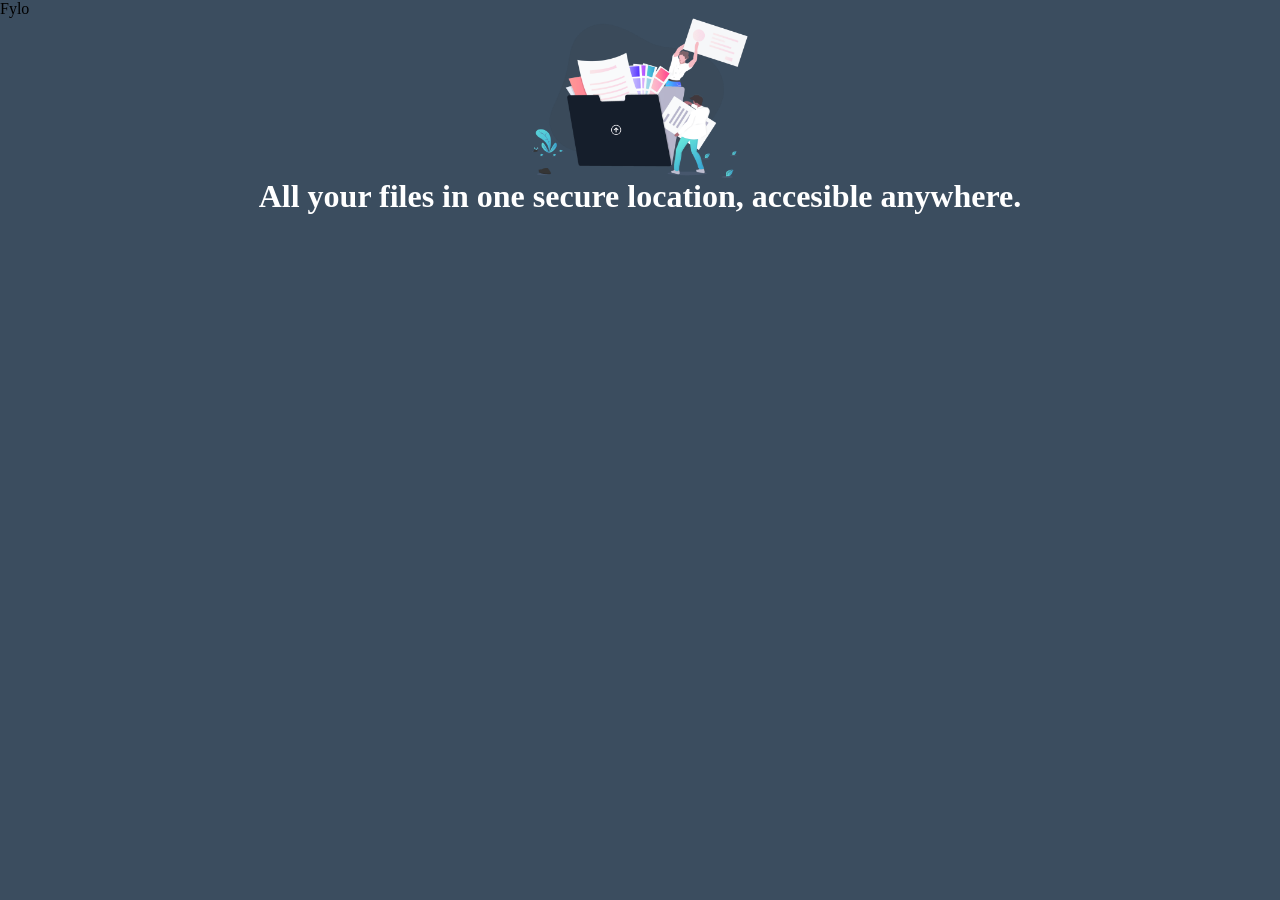
==== UT3/Tareas/Practica1Flexbox/index.html @ 8ea6def4 "Comienzo Actividad Flebox" ====
<!DOCTYPE html>
<html lang="en">
<head>
    <meta charset="UTF-8">
    <meta name="viewport" content="width=device-width, initial-scale=1.0">
    <title>Fylo_Flexbox</title>
    <link rel="stylesheet" href="styles.css">
</head>
<body>
    <header>Fylo</header>
    <div class="div_central">

        <div class="imagen_carpeta_personas_papeles"> <!--Imagen Carpeta-->
            <img src="./images/illustration-intro.png">
        </div>

        <h1>All your files in one secure location, accesible anywhere.</h1>

    </div>
</body>
</html>
---- UT3/Tareas/Practica1Flexbox/styles.css ----
* {
    margin: 0;
    box-sizing: border-box;
}

body {
    background-color: rgb(59, 77, 95);
}

.div_central{
    margin: auto;
    display: flex;
    justify-content: center;
    flex-flow: column wrap;
    align-items: center;
}

.imagen_carpeta_personas_papeles{
    display: flex;
    justify-content: center;
    align-items: center; 
}

.imagen_carpeta_personas_papeles img{
    width: 30%;
    height: 30%;
}

h1 {
    color: white;
    text-align: center;
}
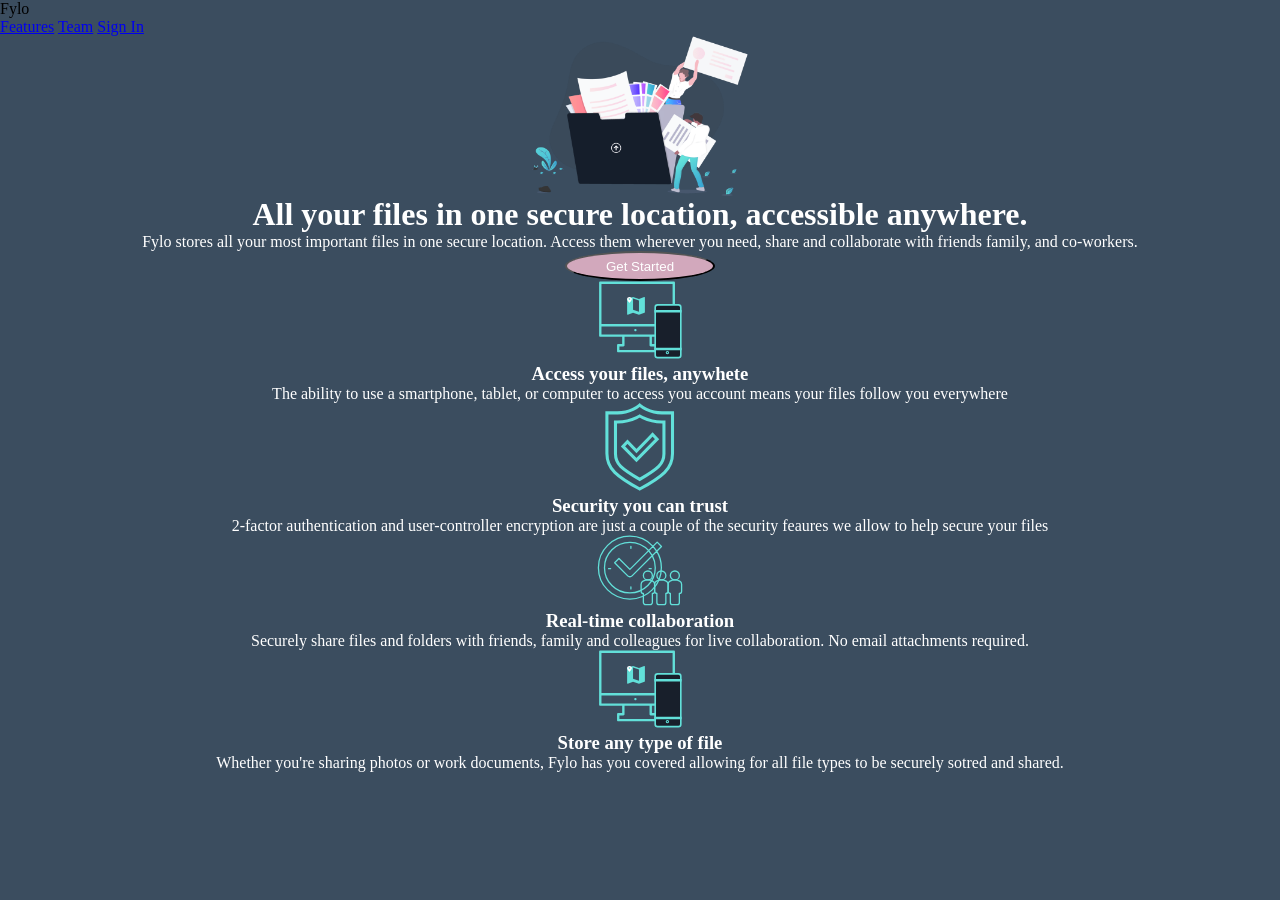
==== commit f642e157: "Mejora pagina practica 1 flexbox" ====
--- a/UT3/Tareas/Practica1Flexbox/index.html
+++ b/UT3/Tareas/Practica1Flexbox/index.html
@@ -7,15 +7,64 @@
     <link rel="stylesheet" href="styles.css">
 </head>
 <body>
-    <header>Fylo</header>
+    <header>
+        <div class="logo">Fylo</div>
+        <div class="menu">
+            <a href="#">Features</a>
+            <a href="#">Team</a>
+            <a href="#">Sign In</a>
+        </div>
+    </header>
+
     <div class="div_central">
 
-        <div class="imagen_carpeta_personas_papeles"> <!--Imagen Carpeta-->
-            <img src="./images/illustration-intro.png">
+        <div class="imagen_carpeta_personas_papeles">
+            <img src="./images/illustration-intro.png" alt="Carpeta con personas y papeles">
         </div>
 
-        <h1>All your files in one secure location, accesible anywhere.</h1>
+        <h1>All your files in one secure location, accessible anywhere.</h1>
+        <p>Fylo stores all your most important files in one secure location. Access them wherever you need, share and collaborate with friends family, and co-workers.</p>
+        <button href="#" class="boton_degradado">Get Started</button>
+    </div>
 
+    <div class="div_caracteristicas">
+
+        <div class="tarjeta_caracteristica">
+            <div class="imagen_caracteristica">
+                <img src="./images/icon-access-anywhere.svg" alt="Carpeta con personas y papeles">
+            </div>
+            <h3>Access your files, anywhete</h3>
+            <p>The ability to use a smartphone, tablet, or computer to access you account means your files follow you everywhere</p>
+        </div>
     </div>
+
+    <div class="tarjeta_caracteristica">
+        <div class="imagen_caracteristica">
+            <img src="./images/icon-security.svg" alt="Carpeta con personas y papeles">
+        </div>
+            <h3>Security you can trust</h3>
+            <p>2-factor authentication and user-controller encryption are just a couple of the security feaures we allow to help secure your files</p>
+        </div>
+    </div>
+
+    <div class="tarjeta_caracteristica">
+        <div class="imagen_caracteristica">
+            <img src="./images/icon-collaboration.svg" alt="Carpeta con personas y papeles">
+        </div>
+            <h3>Real-time collaboration</h3>
+            <p>Securely share files and folders with friends, family and colleagues for live collaboration. No email attachments required.</p>
+        </div>
+    </div>
+
+    <div class="tarjeta_caracteristica">
+        <div class="imagen_caracteristica">
+            <img src="./images/icon-access-anywhere.svg" alt="Carpeta con personas y papeles">
+        </div>
+            <h3>Store any type of file</h3>
+            <p>Whether you're sharing photos or work documents, Fylo has you covered allowing for all file types to be securely sotred and shared.</p>
+        </div>
+    </div>
+
+
 </body>
 </html>
--- a/UT3/Tareas/Practica1Flexbox/styles.css
+++ b/UT3/Tareas/Practica1Flexbox/styles.css
@@ -7,12 +7,17 @@
     background-color: rgb(59, 77, 95);
 }
 
+p{
+    color: white;
+}
+
 .div_central{
     margin: auto;
     display: flex;
     justify-content: center;
     flex-flow: column wrap;
     align-items: center;
+    align-content: space-around;
 }
 
 .imagen_carpeta_personas_papeles{
@@ -26,7 +31,22 @@
     height: 30%;
 }
 
-h1 {
+.boton_degradado{
+    border-radius: 50%;
+    color: white;
+    height: 30px;
+    width:150px;
+    background-color: rgb(210, 168, 188);
+}
+
+h1, h3 {
     color: white;
     text-align: center;
+}
+
+.tarjeta_caracteristica {
+    display: flex;
+    justify-content: center;
+    flex-flow: column wrap;
+    align-items: center; 
 }
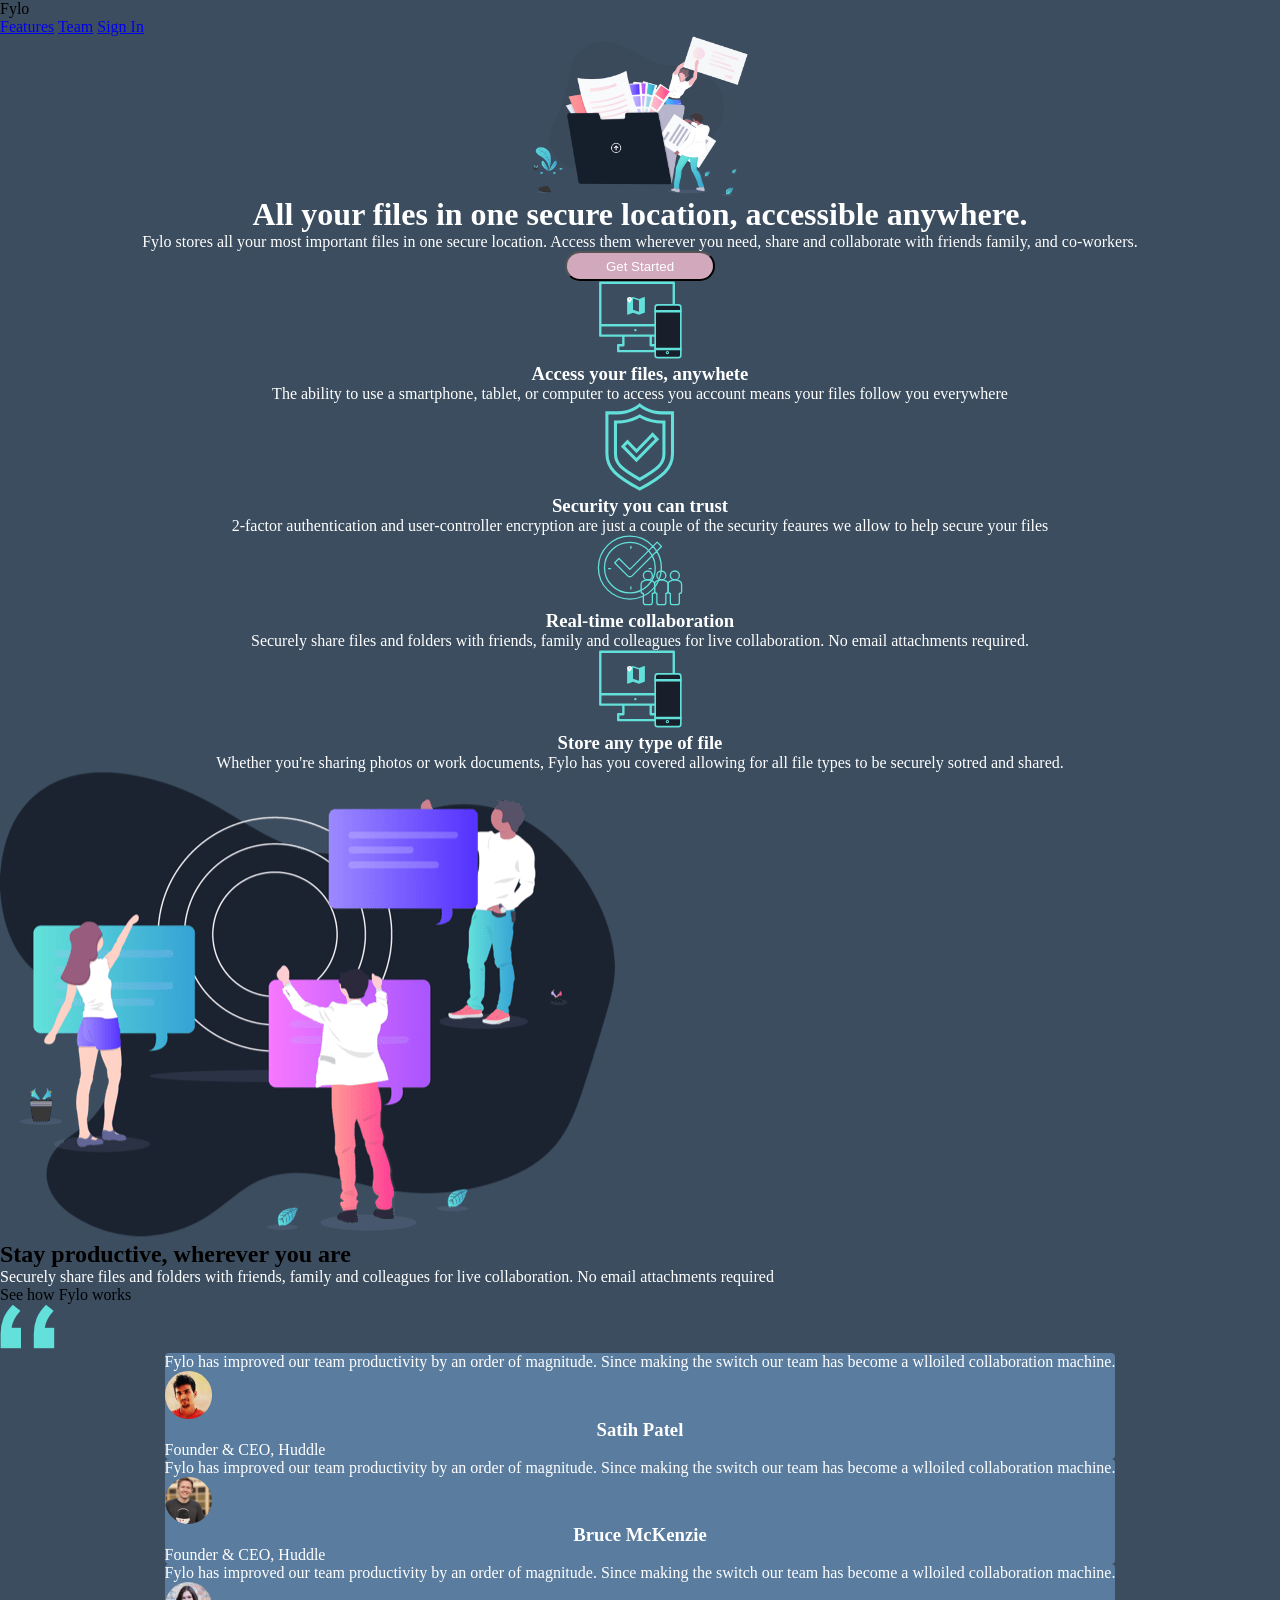
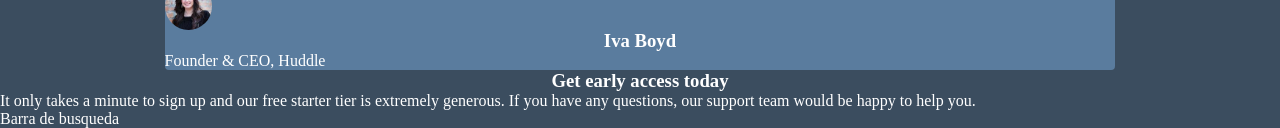
==== commit 21ca11e4: "Añadido de divs al html y un poquitin de css" ====
--- a/UT3/Tareas/Practica1Flexbox/index.html
+++ b/UT3/Tareas/Practica1Flexbox/index.html
@@ -19,7 +19,7 @@
     <div class="div_central">
 
         <div class="imagen_carpeta_personas_papeles">
-            <img src="./images/illustration-intro.png" alt="Carpeta con personas y papeles">
+            <img src="./images/illustration-intro.png">
         </div>
 
         <h1>All your files in one secure location, accessible anywhere.</h1>
@@ -31,7 +31,7 @@
 
         <div class="tarjeta_caracteristica">
             <div class="imagen_caracteristica">
-                <img src="./images/icon-access-anywhere.svg" alt="Carpeta con personas y papeles">
+                <img src="./images/icon-access-anywhere.svg">
             </div>
             <h3>Access your files, anywhete</h3>
             <p>The ability to use a smartphone, tablet, or computer to access you account means your files follow you everywhere</p>
@@ -40,7 +40,7 @@
 
     <div class="tarjeta_caracteristica">
         <div class="imagen_caracteristica">
-            <img src="./images/icon-security.svg" alt="Carpeta con personas y papeles">
+            <img src="./images/icon-security.svg">
         </div>
             <h3>Security you can trust</h3>
             <p>2-factor authentication and user-controller encryption are just a couple of the security feaures we allow to help secure your files</p>
@@ -49,7 +49,7 @@
 
     <div class="tarjeta_caracteristica">
         <div class="imagen_caracteristica">
-            <img src="./images/icon-collaboration.svg" alt="Carpeta con personas y papeles">
+            <img src="./images/icon-collaboration.svg">
         </div>
             <h3>Real-time collaboration</h3>
             <p>Securely share files and folders with friends, family and colleagues for live collaboration. No email attachments required.</p>
@@ -58,13 +58,95 @@
 
     <div class="tarjeta_caracteristica">
         <div class="imagen_caracteristica">
-            <img src="./images/icon-access-anywhere.svg" alt="Carpeta con personas y papeles">
+            <img src="./images/icon-access-anywhere.svg">
         </div>
             <h3>Store any type of file</h3>
             <p>Whether you're sharing photos or work documents, Fylo has you covered allowing for all file types to be securely sotred and shared.</p>
         </div>
     </div>
 
+    <div class="div_description_1">
+        <div class="div_description_1_intern">
+            <div class="imagen_stay_productive">
+                <img src="./images/illustration-stay-productive.png">
+            </div>
+            <div class="show_how_fylo_works">
+                <h2>Stay productive, wherever you are</h2>
+                <p>Securely share files and folders with friends, family and colleagues for live collaboration. No email attachments required</p>
+                <a>See how Fylo works</a>
+            </div>
+        </div>
+    </div>
+
+    <div class="comillas_resenya">
+        <img src="./images/bg-quotes.png">
+    </div>
+
+    <div class="div_resenyas">
+
+        <!--USUARIO 1-->
+        <div class="tarjeta_resenya">
+            <p>Fylo has improved our team productivity by an order of magnitude. Since making the switch our team has become a wlloiled collaboration machine.</p>
+            <div class="tarjeta_usuario">
+                <div class="datos_usuario">
+
+                    <div class="imagen_foto_perfil">
+                        <img src="./images/profile-1.jpg">
+                    </div>
+
+                    <h3>Satih Patel</h3>
+                    <p class="cargo_usuario">Founder & CEO, Huddle</p>
+                </div>
+
+            </div>
+        </div>
+
+        <!--USUARIO 2-->
+        <div class="tarjeta_resenya">
+            <p>Fylo has improved our team productivity by an order of magnitude. Since making the switch our team has become a wlloiled collaboration machine.</p>
+            <div class="tarjeta_usuario">
+                <div class="datos_usuario">
+
+                    <div class="imagen_foto_perfil">
+                        <img src="./images/profile-2.jpg">
+                    </div>
+                    
+                    <h3>Bruce McKenzie</h3>
+                    <p class="cargo_usuario">Founder & CEO, Huddle</p>
+                </div>
+
+            </div>
+        </div>
+
+        <!--USUARIO 3-->
+        <div class="tarjeta_resenya">
+            <p>Fylo has improved our team productivity by an order of magnitude. Since making the switch our team has become a wlloiled collaboration machine.</p>
+            <div class="tarjeta_usuario">
+                <div class="datos_usuario">
+
+                    <div class="imagen_foto_perfil">
+                        <img src="./images/profile-3.jpg">
+                    </div>
+                    
+                    <h3>Iva Boyd</h3>
+                    <p class="cargo_usuario">Founder & CEO, Huddle</p>
+                </div>
+
+            </div>
+        </div>
+
+    </div>
+
+    <div class="get_started_container">
+        <h3>Get early access today</h3>
+        <p>It only takes a minute to sign up and our free starter tier is extremely generous. If you have any questions, our support team would be happy to help you.</p>
+
+        <div search_bar>
+            <p>Barra de busqueda</p>
+        </div>
+
+    </div>
+
 
 </body>
 </html>
--- a/UT3/Tareas/Practica1Flexbox/styles.css
+++ b/UT3/Tareas/Practica1Flexbox/styles.css
@@ -32,7 +32,7 @@
 }
 
 .boton_degradado{
-    border-radius: 50%;
+    border-radius: 100px;
     color: white;
     height: 30px;
     width:150px;
@@ -49,4 +49,30 @@
     justify-content: center;
     flex-flow: column wrap;
     align-items: center; 
-}+}
+
+/* RESENYAS */
+.div_resenyas{
+    margin: auto;
+    display: flex;
+    justify-content: center;
+    flex-flow: column wrap;
+    align-items: center;
+}
+
+.tarjeta_resenya{
+    background-color: rgb(90, 124, 158);
+    border-radius: 4px  ;
+
+}
+
+.imagen_foto_perfil {
+    display: flex;
+    
+}
+
+.imagen_foto_perfil img {
+    width: 5%;
+    height: 5%;
+    border-radius: 100%;
+}
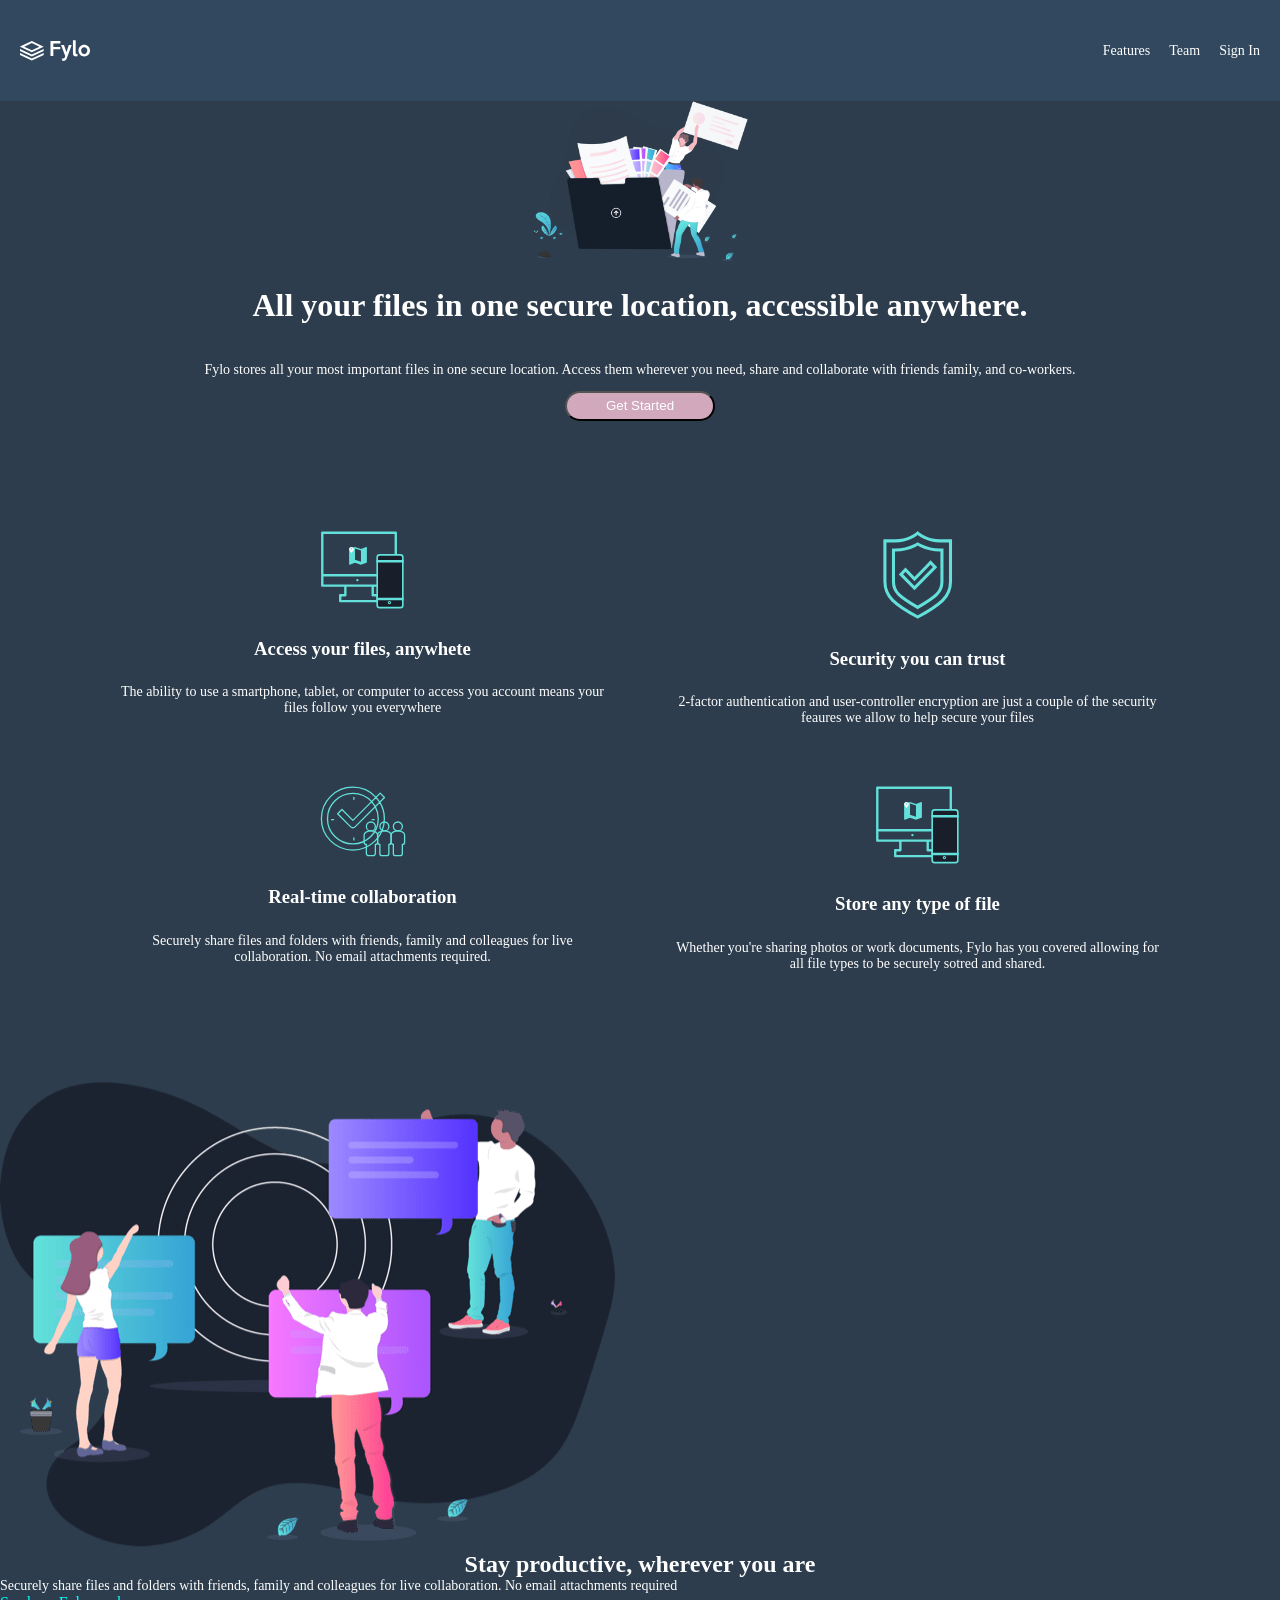
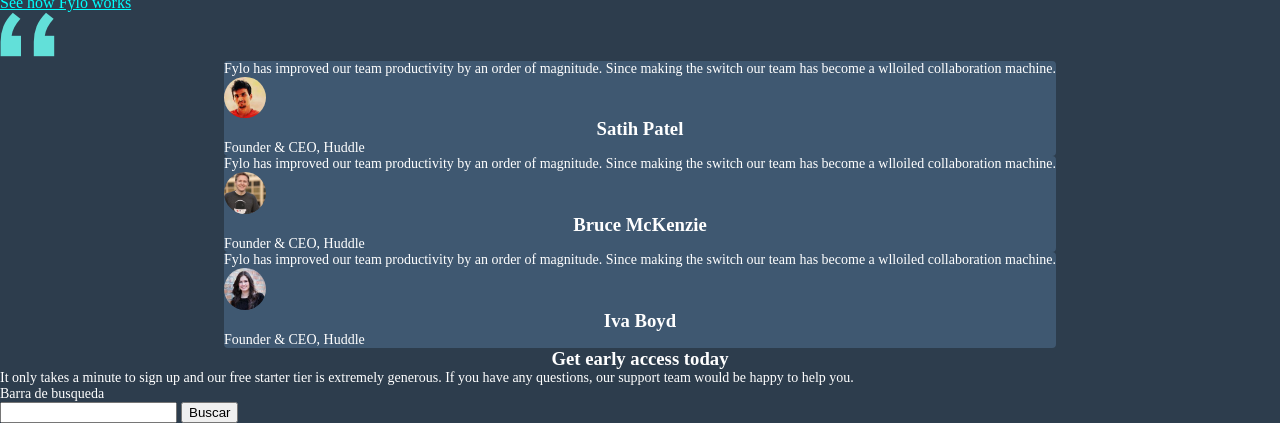
==== commit 81582456: "Mejoras en el html y css" ====
--- a/UT3/Tareas/Practica1Flexbox/index.html
+++ b/UT3/Tareas/Practica1Flexbox/index.html
@@ -8,7 +8,11 @@
 </head>
 <body>
     <header>
-        <div class="logo">Fylo</div>
+        <div class="logo_header">
+            <div class="imagen_logo_header">
+                <img src="./images/logo.svg">
+            </div>
+        </div>
         <div class="menu">
             <a href="#">Features</a>
             <a href="#">Team</a>
@@ -24,7 +28,7 @@
 
         <h1>All your files in one secure location, accessible anywhere.</h1>
         <p>Fylo stores all your most important files in one secure location. Access them wherever you need, share and collaborate with friends family, and co-workers.</p>
-        <button href="#" class="boton_degradado">Get Started</button>
+        <button class="boton_degradado">Get Started</button>
     </div>
 
     <div class="div_caracteristicas">
@@ -36,34 +40,33 @@
             <h3>Access your files, anywhete</h3>
             <p>The ability to use a smartphone, tablet, or computer to access you account means your files follow you everywhere</p>
         </div>
-    </div>
 
-    <div class="tarjeta_caracteristica">
+        <div class="tarjeta_caracteristica">
         <div class="imagen_caracteristica">
             <img src="./images/icon-security.svg">
         </div>
             <h3>Security you can trust</h3>
             <p>2-factor authentication and user-controller encryption are just a couple of the security feaures we allow to help secure your files</p>
         </div>
-    </div>
 
-    <div class="tarjeta_caracteristica">
-        <div class="imagen_caracteristica">
-            <img src="./images/icon-collaboration.svg">
-        </div>
+        <div class="tarjeta_caracteristica">
+            <div class="imagen_caracteristica">
+                <img src="./images/icon-collaboration.svg">
+            </div>
             <h3>Real-time collaboration</h3>
             <p>Securely share files and folders with friends, family and colleagues for live collaboration. No email attachments required.</p>
         </div>
+
+        <div class="tarjeta_caracteristica">
+            <div class="imagen_caracteristica">
+                <img src="./images/icon-access-anywhere.svg">
+            </div>
+                <h3>Store any type of file</h3>
+                <p>Whether you're sharing photos or work documents, Fylo has you covered allowing for all file types to be securely sotred and shared.</p>
+            </div>
+        </div>    
     </div>
 
-    <div class="tarjeta_caracteristica">
-        <div class="imagen_caracteristica">
-            <img src="./images/icon-access-anywhere.svg">
-        </div>
-            <h3>Store any type of file</h3>
-            <p>Whether you're sharing photos or work documents, Fylo has you covered allowing for all file types to be securely sotred and shared.</p>
-        </div>
-    </div>
 
     <div class="div_description_1">
         <div class="div_description_1_intern">
@@ -73,7 +76,7 @@
             <div class="show_how_fylo_works">
                 <h2>Stay productive, wherever you are</h2>
                 <p>Securely share files and folders with friends, family and colleagues for live collaboration. No email attachments required</p>
-                <a>See how Fylo works</a>
+                <a class="light_blue_link">See how Fylo works</a>
             </div>
         </div>
     </div>
@@ -141,12 +144,18 @@
         <h3>Get early access today</h3>
         <p>It only takes a minute to sign up and our free starter tier is extremely generous. If you have any questions, our support team would be happy to help you.</p>
 
-        <div search_bar>
+        <div class="search_bar">
             <p>Barra de busqueda</p>
+            <input>
+            <button>Buscar</button>
         </div>
 
     </div>
 
+    <footer>
+
+    </footer>
+
 
 </body>
 </html>
--- a/UT3/Tareas/Practica1Flexbox/styles.css
+++ b/UT3/Tareas/Practica1Flexbox/styles.css
@@ -4,11 +4,35 @@
 }
 
 body {
-    background-color: rgb(59, 77, 95);
+    background-color: rgb(45, 61, 77);
+    margin: 0 auto;
 }
 
 p{
     color: white;
+        font-size: 14px;
+}
+
+header {
+    display: flex;
+    justify-content: space-between;
+    align-items: center;
+    margin: 0 auto;
+    padding: 40px 20px;
+    background-color: rgb(49, 72, 95)
+}
+
+.imagen_logo_header img{
+    width: 40%;
+    height: 40%;
+    display: flex;
+}
+
+.menu a {
+    color: white;
+    text-decoration: none;
+    margin-left: 15px;
+    font-size: 14px;
 }
 
 .div_central{
@@ -18,6 +42,15 @@
     flex-flow: column wrap;
     align-items: center;
     align-content: space-around;
+}
+
+.div_central h1{
+    margin: 2%;
+}
+
+.div_central p{
+    text-align: center;
+    margin: 1%;
 }
 
 .imagen_carpeta_personas_papeles{
@@ -39,16 +72,36 @@
     background-color: rgb(210, 168, 188);
 }
 
-h1, h3 {
+h1, h2, h3 {
     color: white;
     text-align: center;
 }
 
+.div_caracteristicas {
+    display: flex;
+    flex-wrap: wrap;
+    max-width: 1110px;
+    margin: 80px auto;
+}
+
 .tarjeta_caracteristica {
+    flex-grow: 0;
+    flex-shrink: 0;
+    flex-basis: 50%;
+    padding: 30px;
     display: flex;
-    justify-content: center;
-    flex-flow: column wrap;
-    align-items: center; 
+    flex-direction: column;
+    align-items: center;
+    text-align: center;
+}
+
+.tarjeta_caracteristica h3{
+    margin: 5%;
+}
+
+.light_blue_link{
+    color: aqua;
+    text-decoration: underline;
 }
 
 /* RESENYAS */
@@ -61,7 +114,7 @@
 }
 
 .tarjeta_resenya{
-    background-color: rgb(90, 124, 158);
+    background-color: rgb(63, 88, 113);
     border-radius: 4px  ;
 
 }
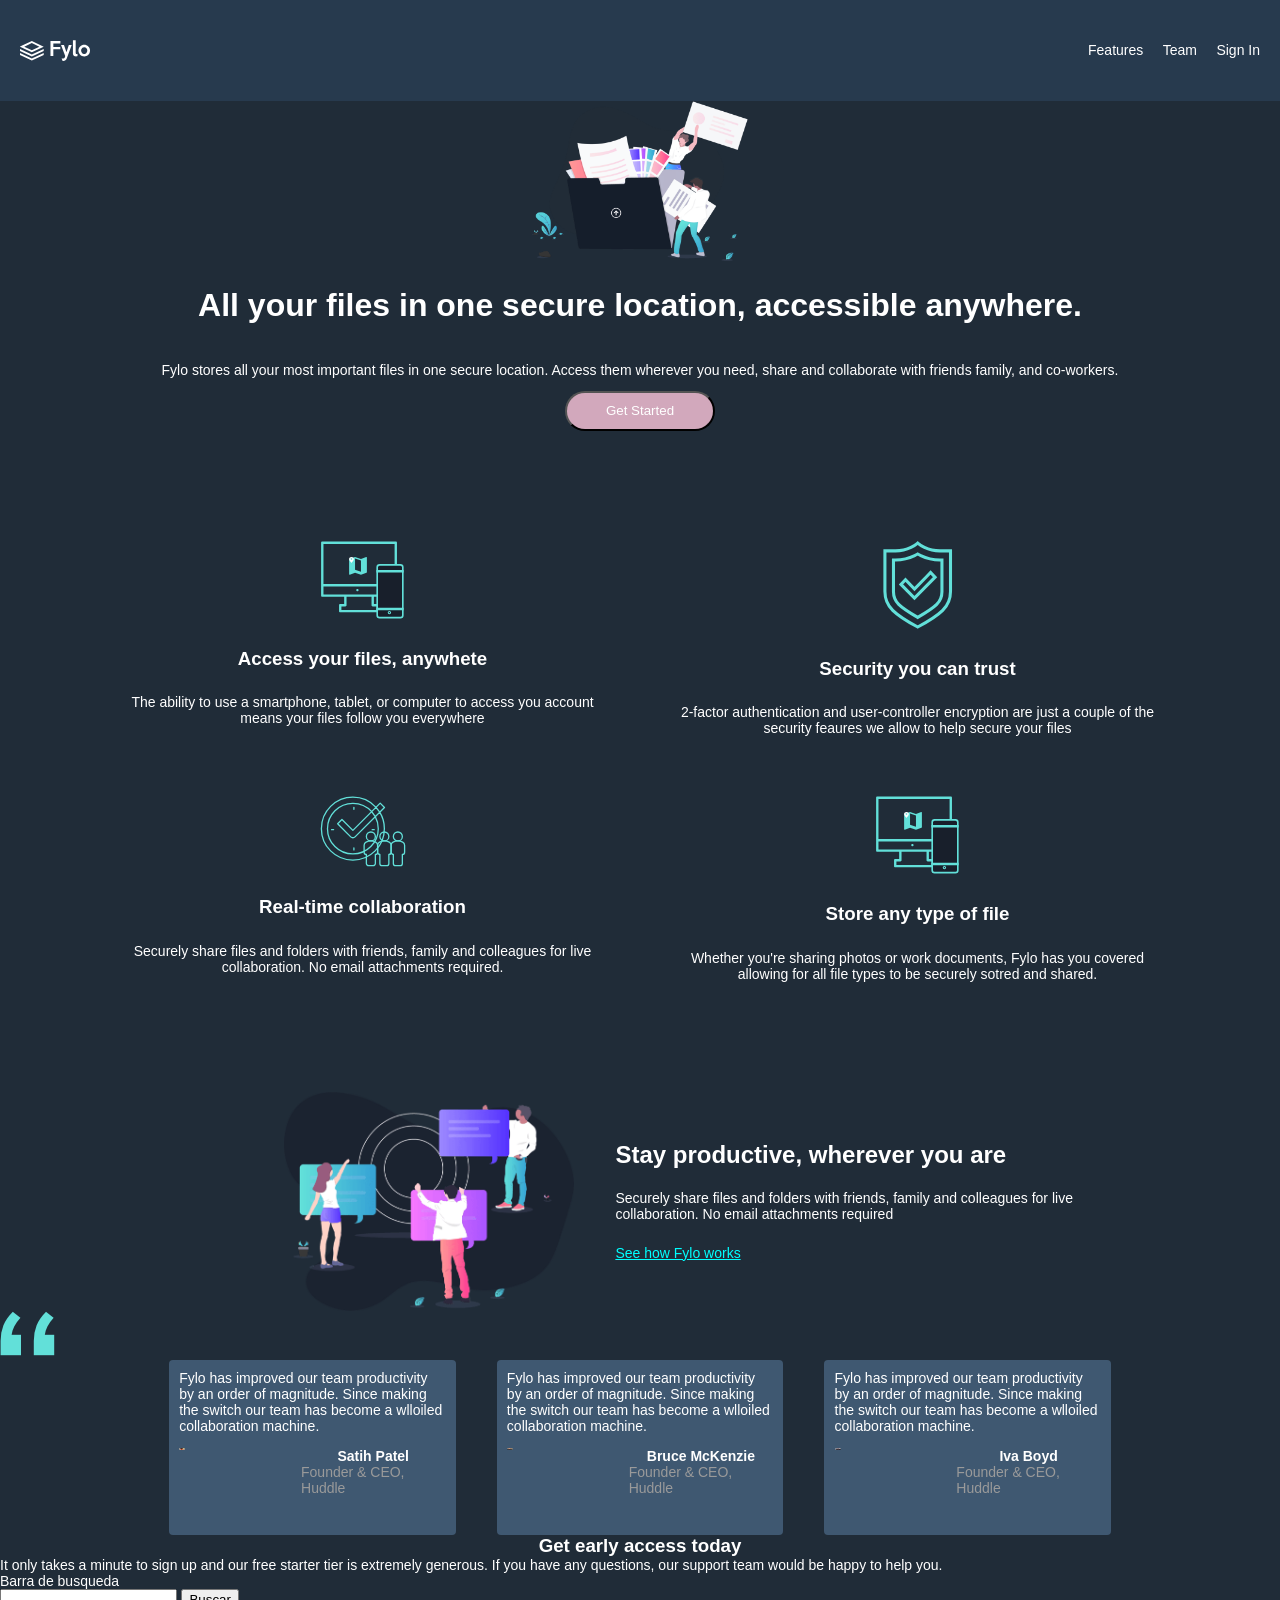
==== commit 9acd61a7: "Voy a caer en la locura" ====
--- a/UT3/Tareas/Practica1Flexbox/index.html
+++ b/UT3/Tareas/Practica1Flexbox/index.html
@@ -96,9 +96,10 @@
                     <div class="imagen_foto_perfil">
                         <img src="./images/profile-1.jpg">
                     </div>
-
-                    <h3>Satih Patel</h3>
-                    <p class="cargo_usuario">Founder & CEO, Huddle</p>
+                    <div class="texto_usuario">
+                        <h3>Satih Patel</h3>
+                        <p class="cargo_usuario">Founder & CEO, Huddle</p>
+                    </div>
                 </div>
 
             </div>
@@ -113,9 +114,10 @@
                     <div class="imagen_foto_perfil">
                         <img src="./images/profile-2.jpg">
                     </div>
-                    
-                    <h3>Bruce McKenzie</h3>
-                    <p class="cargo_usuario">Founder & CEO, Huddle</p>
+                    <div class="texto_usuario">
+                        <h3>Bruce McKenzie</h3>
+                        <p class="cargo_usuario">Founder & CEO, Huddle</p>
+                    </div>
                 </div>
 
             </div>
@@ -130,9 +132,12 @@
                     <div class="imagen_foto_perfil">
                         <img src="./images/profile-3.jpg">
                     </div>
-                    
-                    <h3>Iva Boyd</h3>
-                    <p class="cargo_usuario">Founder & CEO, Huddle</p>
+                    <div class="texto_usuario">
+
+                        <h3>Iva Boyd</h3>
+                        <p class="cargo_usuario">Founder & CEO, Huddle</p>
+                    </div>
+
                 </div>
 
             </div>
--- a/UT3/Tareas/Practica1Flexbox/styles.css
+++ b/UT3/Tareas/Practica1Flexbox/styles.css
@@ -4,8 +4,9 @@
 }
 
 body {
-    background-color: rgb(45, 61, 77);
+    background-color: rgb(32, 44, 56);
     margin: 0 auto;
+    font-family: "Open Sans", sans-serif;
 }
 
 p{
@@ -19,12 +20,13 @@
     align-items: center;
     margin: 0 auto;
     padding: 40px 20px;
-    background-color: rgb(49, 72, 95)
+    background-color: rgb(39, 58, 78)
 }
 
 .imagen_logo_header img{
     width: 40%;
     height: 40%;
+
     display: flex;
 }
 
@@ -67,7 +69,7 @@
 .boton_degradado{
     border-radius: 100px;
     color: white;
-    height: 30px;
+    height: 40px;
     width:150px;
     background-color: rgb(210, 168, 188);
 }
@@ -76,6 +78,9 @@
     color: white;
     text-align: center;
 }
+
+
+/* CARACTERISTICAS */
 
 .div_caracteristicas {
     display: flex;
@@ -99,24 +104,74 @@
     margin: 5%;
 }
 
+/* DESCRIPCION */
+
+.div_description_1 {
+    margin-left:10% ;
+    margin-right:10% ;
+}
+
+.div_description_1_intern {
+    display: flex;
+    align-items: center;
+}
+
+.imagen_stay_productive img{
+    width: 65%;
+    height: 65%;
+}
+
+.imagen_stay_productive{
+    display: flex;
+    justify-content: flex-end;
+    margin-right: 4%;
+}
+
 .light_blue_link{
+    font-size: 14px;
     color: aqua;
     text-decoration: underline;
 }
 
+.show_how_fylo_works p {
+    margin-top: 4%;
+    margin-bottom: 4%;
+}
+
+.show_how_fylo_works h2 {
+    text-align: left;
+}
+
 /* RESENYAS */
-.div_resenyas{
-    margin: auto;
+.div_resenyas {
     display: flex;
-    justify-content: center;
-    flex-flow: column wrap;
+    justify-content: space-evenly;
+    flex-flow: row wrap;
     align-items: center;
+    margin-left: 10%;
+    margin-right: 10%;
 }
 
 .tarjeta_resenya{
     background-color: rgb(63, 88, 113);
-    border-radius: 4px  ;
+    border-radius: 4px;
+    flex-basis: 28%;
+    padding: 1%;
+    min-height: 175px;
+}
 
+.tarjeta_resenya h3{
+    font-size: 14px;
+}
+
+.datos_usuario{
+    margin-top: 5%;
+    display: flex;
+    flex-flow: row;
+}
+
+.cargo_usuario{
+    color: rgb(154, 154, 154);
 }
 
 .imagen_foto_perfil {
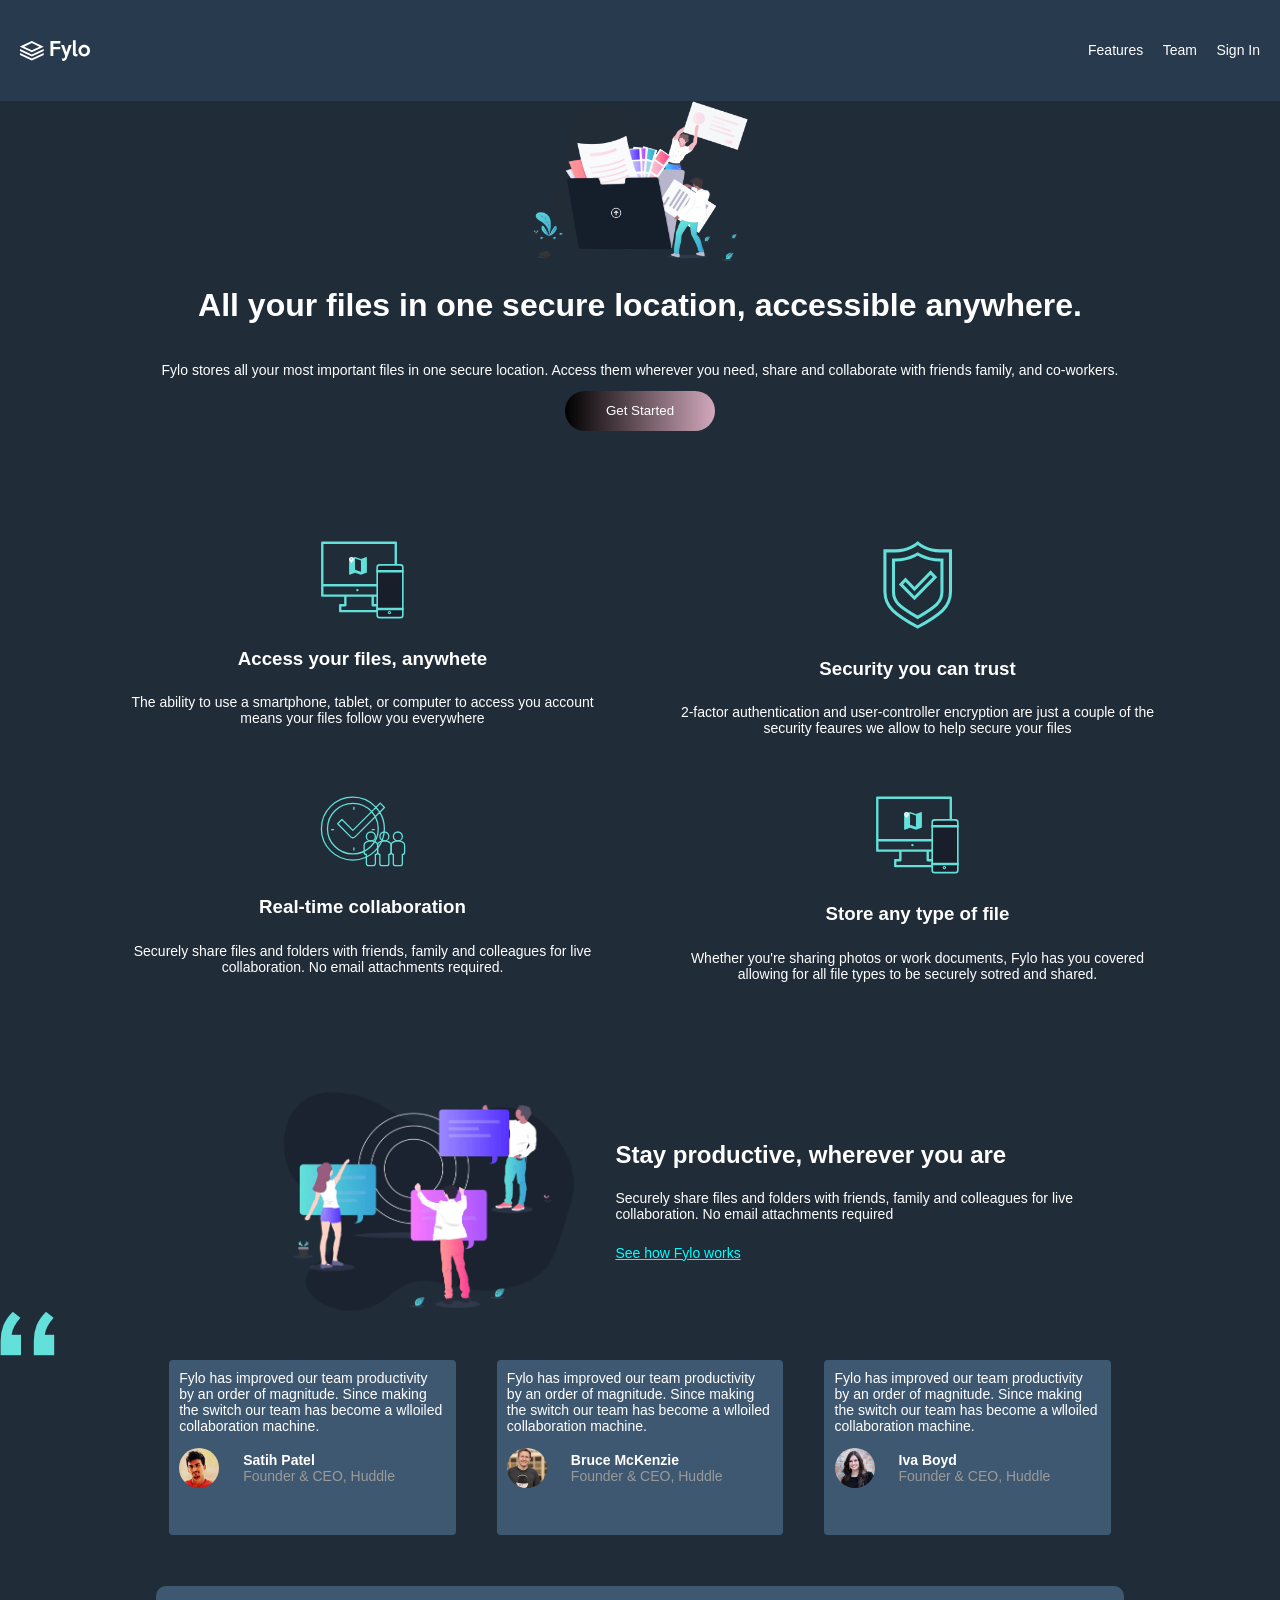
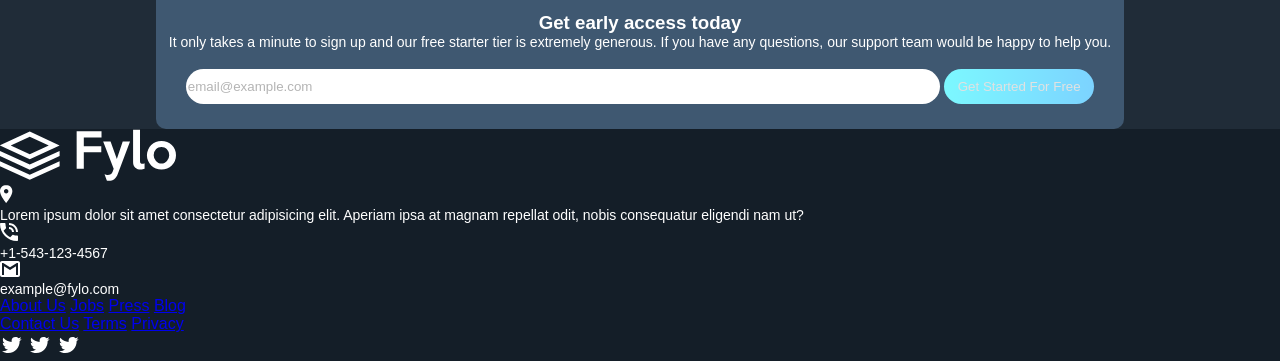
==== commit dd1e7f6a: "Avance html y css" ====
--- a/UT3/Tareas/Practica1Flexbox/index.html
+++ b/UT3/Tareas/Practica1Flexbox/index.html
@@ -150,17 +150,71 @@
         <p>It only takes a minute to sign up and our free starter tier is extremely generous. If you have any questions, our support team would be happy to help you.</p>
 
         <div class="search_bar">
-            <p>Barra de busqueda</p>
-            <input>
-            <button>Buscar</button>
-        </div>
-
-    </div>
-
-    <footer>
-
-    </footer>
-
+            <input type="text" value="email@example.com">
+            <button class="button_started_for_free">Get Started For Free</button>
+        </div>
+
+    </div>
+
+<footer>
+    <div class="footer_container">
+
+        <div class="imagen_logo_footer">
+            <img src="./images/logo.svg">
+        </div>
+
+        <div class="footer_contenido">
+
+            <!--DIRECCION-->
+            <div class="footer_direccion">
+                <div class="imagen_icono_footer">
+                    <img src="./images/icon-location.svg">
+                </div>
+                <p>Lorem ipsum dolor sit amet consectetur adipisicing elit. Aperiam ipsa at magnam repellat odit, nobis consequatur eligendi nam ut?</p>
+            </div>
+
+            <!--CONTACTO-->
+            <div class="footer_contacto">
+                <div class="footer_dato">
+                    <div class="imagen_icono_footer">
+                        <img src="./images/icon-phone.svg">
+                    </div>
+                    <p>+1-543-123-4567</p>
+                </div>
+
+                <div class="footer_dato">
+                    <div class="imagen_icono_footer">
+                        <img src="./images/icon-email.svg">
+                    </div>
+                    <p>example@fylo.com</p>
+                </div>
+            </div>
+
+            <!--ENLACES 1-->
+            <div class="footer_enlaces">
+                <a href="#">About Us</a>
+                <a href="#">Jobs</a>
+                <a href="#">Press</a>
+                <a href="#">Blog</a>
+            </div>
+
+            <!--ENLACES 2-->
+            <div class="footer_enlaces">
+                <a href="#">Contact Us</a>
+                <a href="#">Terms</a>
+                <a href="#">Privacy</a>
+            </div>
+
+            <!--REDES SOCIALES-->
+            <div class="footer_redes">
+                <a href="#"><img src="./images/twitter.svg"></a>
+                <a href="#"><img src="./images/twitter.svg"></a>
+                <a href="#"><img src="./images/twitter.svg"></a>
+            </div>
+
+        </div>
+    </div>
+</footer>
 
 </body>
 </html>
--- a/UT3/Tareas/Practica1Flexbox/styles.css
+++ b/UT3/Tareas/Practica1Flexbox/styles.css
@@ -14,6 +14,10 @@
         font-size: 14px;
 }
 
+button{
+    border: none;
+}
+
 header {
     display: flex;
     justify-content: space-between;
@@ -71,7 +75,7 @@
     color: white;
     height: 40px;
     width:150px;
-    background-color: rgb(210, 168, 188);
+    background: linear-gradient(90deg, rgb(0, 0, 0), rgb(210, 168, 188));
 }
 
 h1, h2, h3 {
@@ -151,6 +155,11 @@
     margin-left: 10%;
     margin-right: 10%;
 }
+
+/*.comillas_resenya{
+    position: absolute;
+    z-index: 9999999999999;
+}*/
 
 .tarjeta_resenya{
     background-color: rgb(63, 88, 113);
@@ -168,19 +177,65 @@
     margin-top: 5%;
     display: flex;
     flex-flow: row;
+    align-items: center;
+    gap: 12px;
+} 
+
+.texto_usuario h3 {
+    text-align: left;
 }
 
 .cargo_usuario{
     color: rgb(154, 154, 154);
 }
 
-.imagen_foto_perfil {
-    display: flex;
-    
-}
-
 .imagen_foto_perfil img {
-    width: 5%;
-    height: 5%;
-    border-radius: 100%;
-}
+    width: 40px;
+    height: 40px;
+    border-radius: 50%;
+    display: block;
+}
+
+.imagen_foto_perfil img {
+    margin-right: 12px;
+}
+
+/* GET EARLY ACCESS*/
+
+.get_started_container {
+    border-radius: 10px;
+    margin: 4% auto 0;
+    padding: 2% 1% 2%;
+    width: fit-content;
+    background-color: rgb(63, 88, 113);
+    display: flex;
+    justify-content: center;
+    flex-flow: column nowrap;
+    text-align: center;
+}
+
+.search_bar{
+    margin-top: 2%;
+}
+
+.button_started_for_free{    
+    border-radius: 100px;
+    color: rgb(225, 225, 225);
+    height: 35px;
+    width:150px;
+    background: linear-gradient(90deg, rgb(124, 248, 255), rgb(124, 211, 255));
+}
+
+.search_bar input{
+    border: none;
+    height: 35px;
+    border-radius: 100px;
+    width: 80%;
+    color: rgb(180, 180, 180);
+}
+
+/* FOOTER */
+
+.footer_container{
+    background-color: rgb(20, 30, 40)
+}
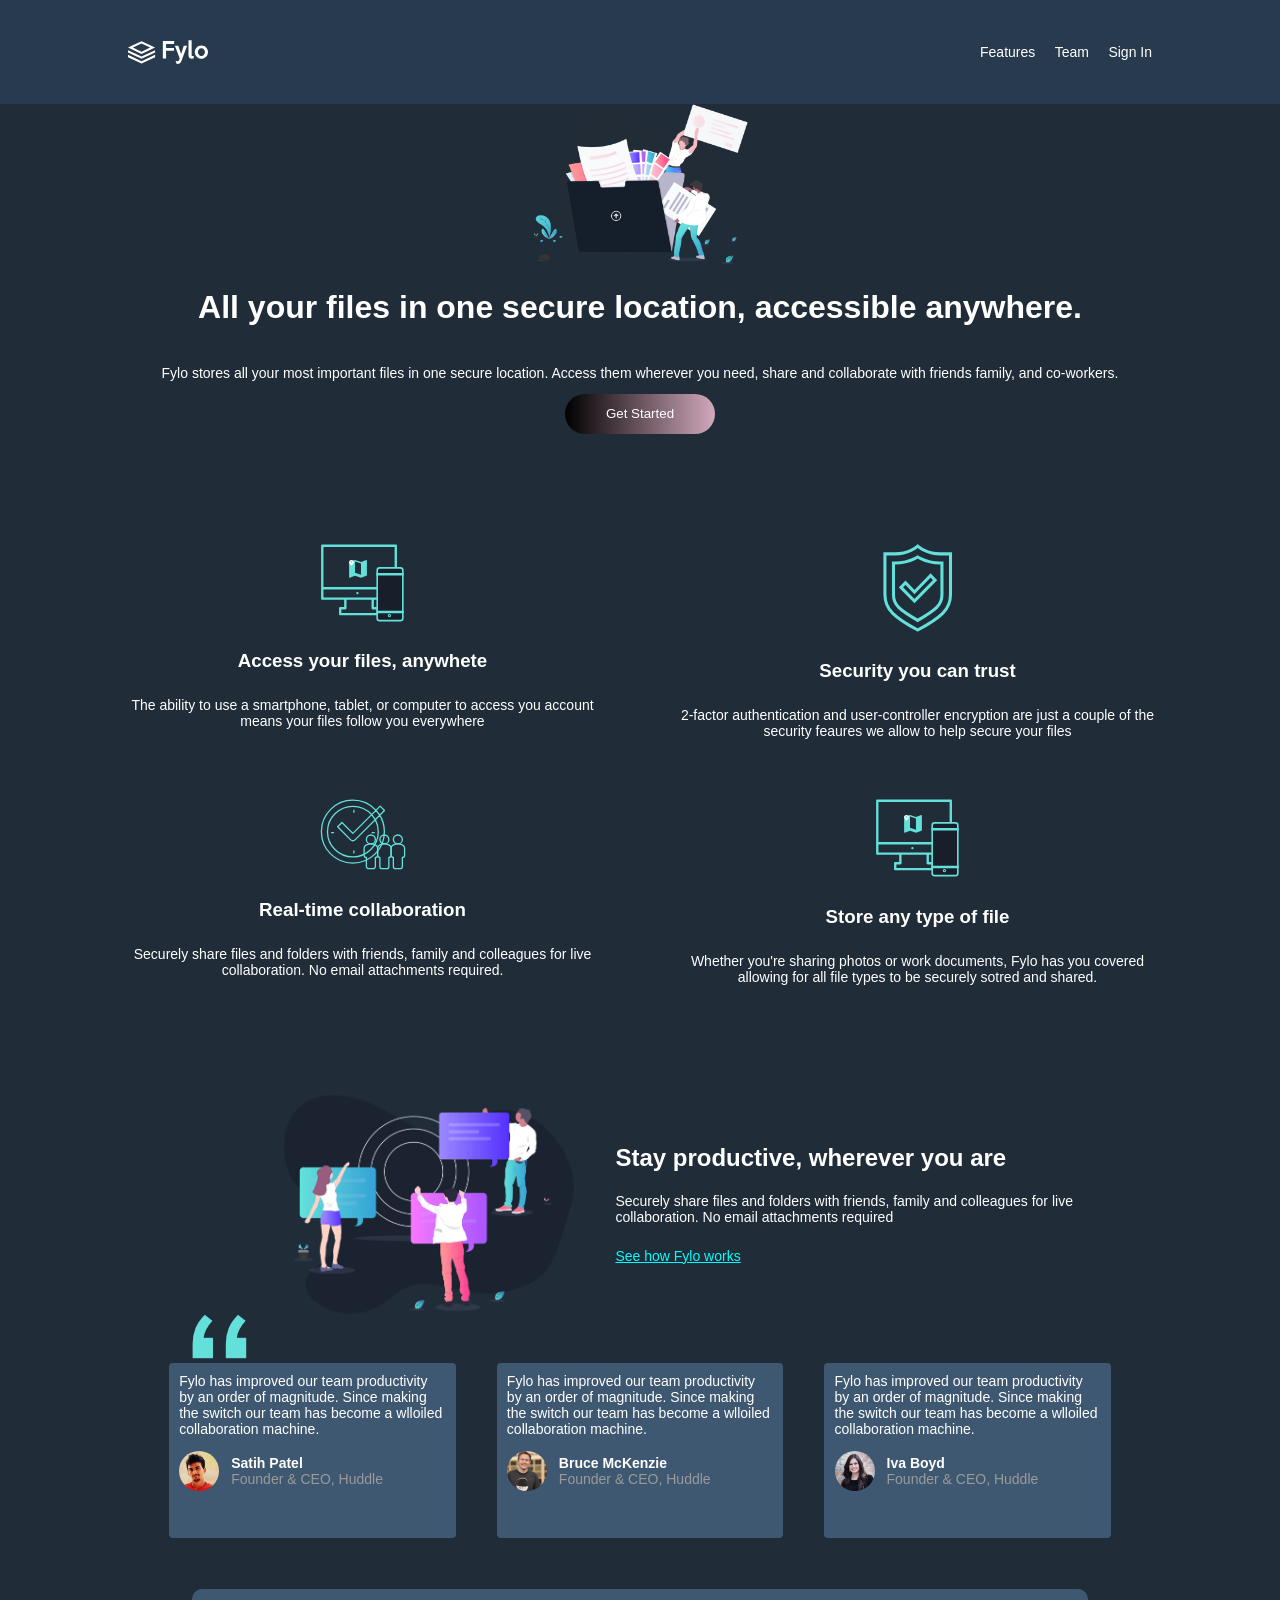
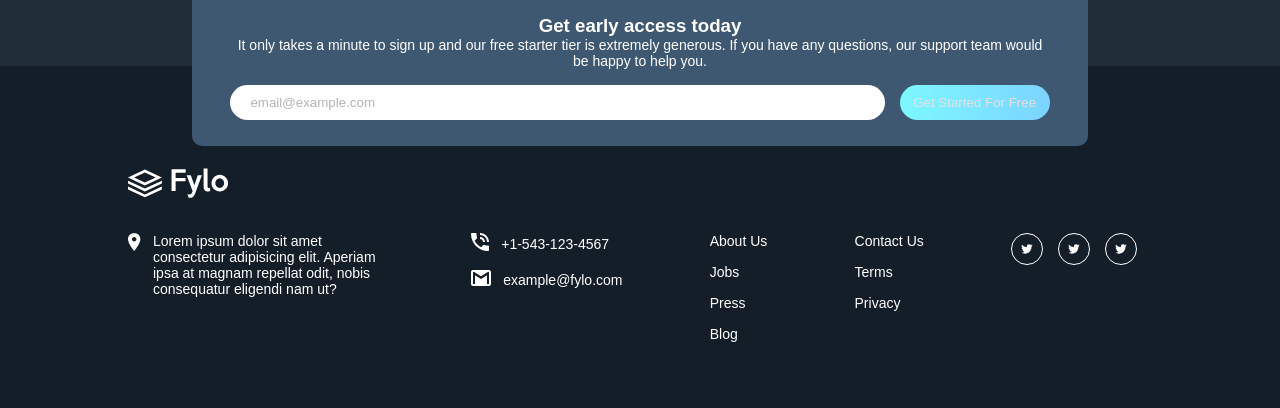
==== commit d7931905: "Lo que me ha costado que el footer funcione noo tiene nombre" ====
--- a/UT3/Tareas/Practica1Flexbox/index.html
+++ b/UT3/Tareas/Practica1Flexbox/index.html
@@ -144,16 +144,17 @@
         </div>
 
     </div>
-
-    <div class="get_started_container">
-        <h3>Get early access today</h3>
-        <p>It only takes a minute to sign up and our free starter tier is extremely generous. If you have any questions, our support team would be happy to help you.</p>
-
-        <div class="search_bar">
-            <input type="text" value="email@example.com">
-            <button class="button_started_for_free">Get Started For Free</button>
-        </div>
-
+    <div class="get_started_container_father">
+        <div class="get_started_container">
+            <h3>Get early access today</h3>
+            <p>It only takes a minute to sign up and our free starter tier is extremely generous. If you have any questions, our support team would be happy to help you.</p>
+
+            <div class="search_bar">
+                <input type="text" value="email@example.com">
+                <button class="button_started_for_free">Get Started For Free</button>
+            </div>
+
+        </div>
     </div>
 
 <footer>
@@ -162,7 +163,6 @@
         <div class="imagen_logo_footer">
             <img src="./images/logo.svg">
         </div>
-
         <div class="footer_contenido">
 
             <!--DIRECCION-->
--- a/UT3/Tareas/Practica1Flexbox/styles.css
+++ b/UT3/Tareas/Practica1Flexbox/styles.css
@@ -5,16 +5,15 @@
 
 body {
     background-color: rgb(32, 44, 56);
-    margin: 0 auto;
     font-family: "Open Sans", sans-serif;
 }
 
-p{
-    color: white;
-        font-size: 14px;
-}
-
-button{
+p {
+    color: white;
+    font-size: 14px;
+}
+
+button {
     border: none;
 }
 
@@ -22,16 +21,13 @@
     display: flex;
     justify-content: space-between;
     align-items: center;
-    margin: 0 auto;
-    padding: 40px 20px;
-    background-color: rgb(39, 58, 78)
-}
-
-.imagen_logo_header img{
-    width: 40%;
-    height: 40%;
-
-    display: flex;
+    padding: 40px 10%;
+    background-color: rgb(39, 58, 78);
+}
+
+.imagen_logo_header img {
+    width: 80px;
+    display: block;
 }
 
 .menu a {
@@ -41,7 +37,7 @@
     font-size: 14px;
 }
 
-.div_central{
+.div_central {
     margin: auto;
     display: flex;
     justify-content: center;
@@ -50,31 +46,31 @@
     align-content: space-around;
 }
 
-.div_central h1{
+.div_central h1 {
     margin: 2%;
 }
 
-.div_central p{
+.div_central p {
     text-align: center;
     margin: 1%;
 }
 
-.imagen_carpeta_personas_papeles{
+.imagen_carpeta_personas_papeles {
     display: flex;
     justify-content: center;
-    align-items: center; 
-}
-
-.imagen_carpeta_personas_papeles img{
+    align-items: center;
+}
+
+.imagen_carpeta_personas_papeles img {
     width: 30%;
     height: 30%;
 }
 
-.boton_degradado{
+.boton_degradado {
     border-radius: 100px;
     color: white;
     height: 40px;
-    width:150px;
+    width: 150px;
     background: linear-gradient(90deg, rgb(0, 0, 0), rgb(210, 168, 188));
 }
 
@@ -82,7 +78,6 @@
     color: white;
     text-align: center;
 }
-
 
 /* CARACTERISTICAS */
 
@@ -104,15 +99,14 @@
     text-align: center;
 }
 
-.tarjeta_caracteristica h3{
+.tarjeta_caracteristica h3 {
     margin: 5%;
 }
 
 /* DESCRIPCION */
 
 .div_description_1 {
-    margin-left:10% ;
-    margin-right:10% ;
+    margin: 0 10%;
 }
 
 .div_description_1_intern {
@@ -120,18 +114,18 @@
     align-items: center;
 }
 
-.imagen_stay_productive img{
-    width: 65%;
-    height: 65%;
-}
-
-.imagen_stay_productive{
+.imagen_stay_productive {
     display: flex;
     justify-content: flex-end;
     margin-right: 4%;
 }
 
-.light_blue_link{
+.imagen_stay_productive img {
+    width: 65%;
+    height: auto;
+}
+
+.light_blue_link {
     font-size: 14px;
     color: aqua;
     text-decoration: underline;
@@ -147,21 +141,20 @@
 }
 
 /* RESENYAS */
+
 .div_resenyas {
     display: flex;
     justify-content: space-evenly;
     flex-flow: row wrap;
     align-items: center;
-    margin-left: 10%;
-    margin-right: 10%;
-}
-
-/*.comillas_resenya{
-    position: absolute;
-    z-index: 9999999999999;
-}*/
-
-.tarjeta_resenya{
+    margin: 0 10%;
+}
+
+.comillas_resenya{
+    margin-left: 15%;
+}
+
+.tarjeta_resenya {
     background-color: rgb(63, 88, 113);
     border-radius: 4px;
     flex-basis: 28%;
@@ -169,23 +162,22 @@
     min-height: 175px;
 }
 
-.tarjeta_resenya h3{
-    font-size: 14px;
-}
-
-.datos_usuario{
+.tarjeta_resenya h3 {
+    font-size: 14px;
+}
+
+.datos_usuario {
     margin-top: 5%;
     display: flex;
     flex-flow: row;
     align-items: center;
-    gap: 12px;
-} 
+}
 
 .texto_usuario h3 {
     text-align: left;
 }
 
-.cargo_usuario{
+.cargo_usuario {
     color: rgb(154, 154, 154);
 }
 
@@ -194,19 +186,16 @@
     height: 40px;
     border-radius: 50%;
     display: block;
-}
-
-.imagen_foto_perfil img {
     margin-right: 12px;
 }
 
-/* GET EARLY ACCESS*/
+/* GET EARLY ACCESS */
 
 .get_started_container {
     border-radius: 10px;
     margin: 4% auto 0;
-    padding: 2% 1% 2%;
-    width: fit-content;
+    padding: 2% 3%;
+    width: 70%;
     background-color: rgb(63, 88, 113);
     display: flex;
     justify-content: center;
@@ -214,28 +203,105 @@
     text-align: center;
 }
 
-.search_bar{
+.search_bar {
+    display: flex;
+    align-items: center;
     margin-top: 2%;
 }
 
-.button_started_for_free{    
+.search_bar input {
+    flex: 1;
+    height: 35px;
+    border: none;
+    border-radius: 100px;
+    padding: 0 20px;
+    margin-right: 15px;
+    color: rgb(180, 180, 180);
+}
+
+.button_started_for_free {
     border-radius: 100px;
     color: rgb(225, 225, 225);
     height: 35px;
-    width:150px;
+    width: 150px;
     background: linear-gradient(90deg, rgb(124, 248, 255), rgb(124, 211, 255));
 }
 
-.search_bar input{
-    border: none;
-    height: 35px;
-    border-radius: 100px;
-    width: 80%;
-    color: rgb(180, 180, 180);
-}
-
 /* FOOTER */
 
-.footer_container{
-    background-color: rgb(20, 30, 40)
+.footer_container {
+    background-color: rgb(20, 30, 40);
+    margin-top: 10%;
+    padding: 4% 10%;
+}
+
+.imagen_logo_footer img {
+    width: 100px;
+    margin-top: 5%;
+}
+
+.footer_contenido {
+    display: flex;
+    justify-content: space-between;
+    align-items: flex-start;
+    margin-top: 3%;
+}
+
+.footer_direccion {
+    display: flex;
+    flex-flow: row nowrap;
+    align-items: flex-start;
+    flex-basis: 25%;
+}
+
+.imagen_icono_footer {
+    margin-right: 12px;
+}
+
+.footer_contacto {
+    display: flex;
+    flex-flow: column nowrap;
+}
+
+.footer_dato {
+    display: flex;
+    flex-flow: row nowrap;
+    align-items: center;
+    margin-bottom: 15px;
+}
+
+.footer_enlaces {
+    display: flex;
+    flex-flow: column nowrap;
+}
+
+.footer_enlaces a {
+    color: white;
+    text-decoration: none;
+    font-size: 14px;
+    margin-bottom: 15px;
+}
+
+.footer_redes {
+    display: flex;
+}
+
+.footer_redes a {
+    display: flex;
+    justify-content: center;
+    align-items: center;
+    width: 32px;
+    height: 32px;
+    border: 1px solid white;
+    border-radius: 50%;
+    margin-right: 15px;
+}
+
+.footer_redes img {
+    width: 14px;
+}
+
+.get_started_container_father{
+    position: absolute;
+    width: 100%
 }
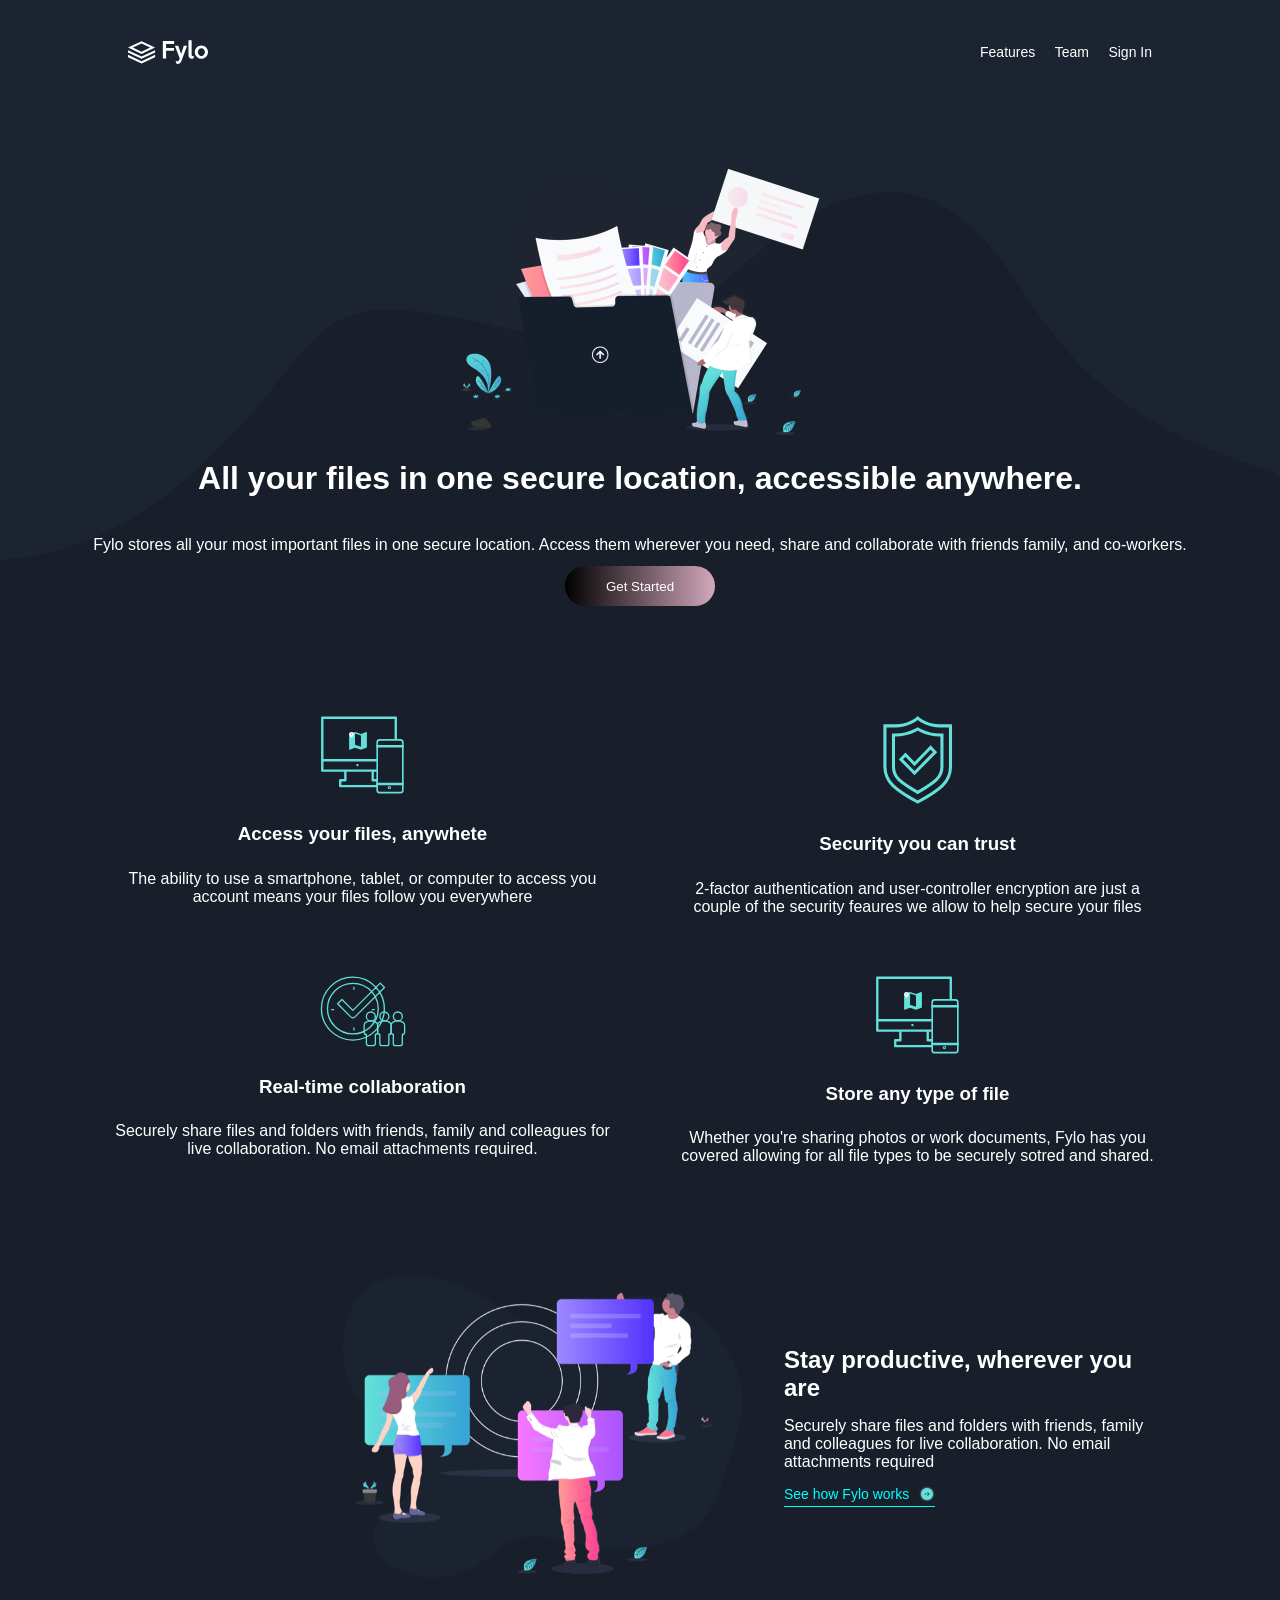
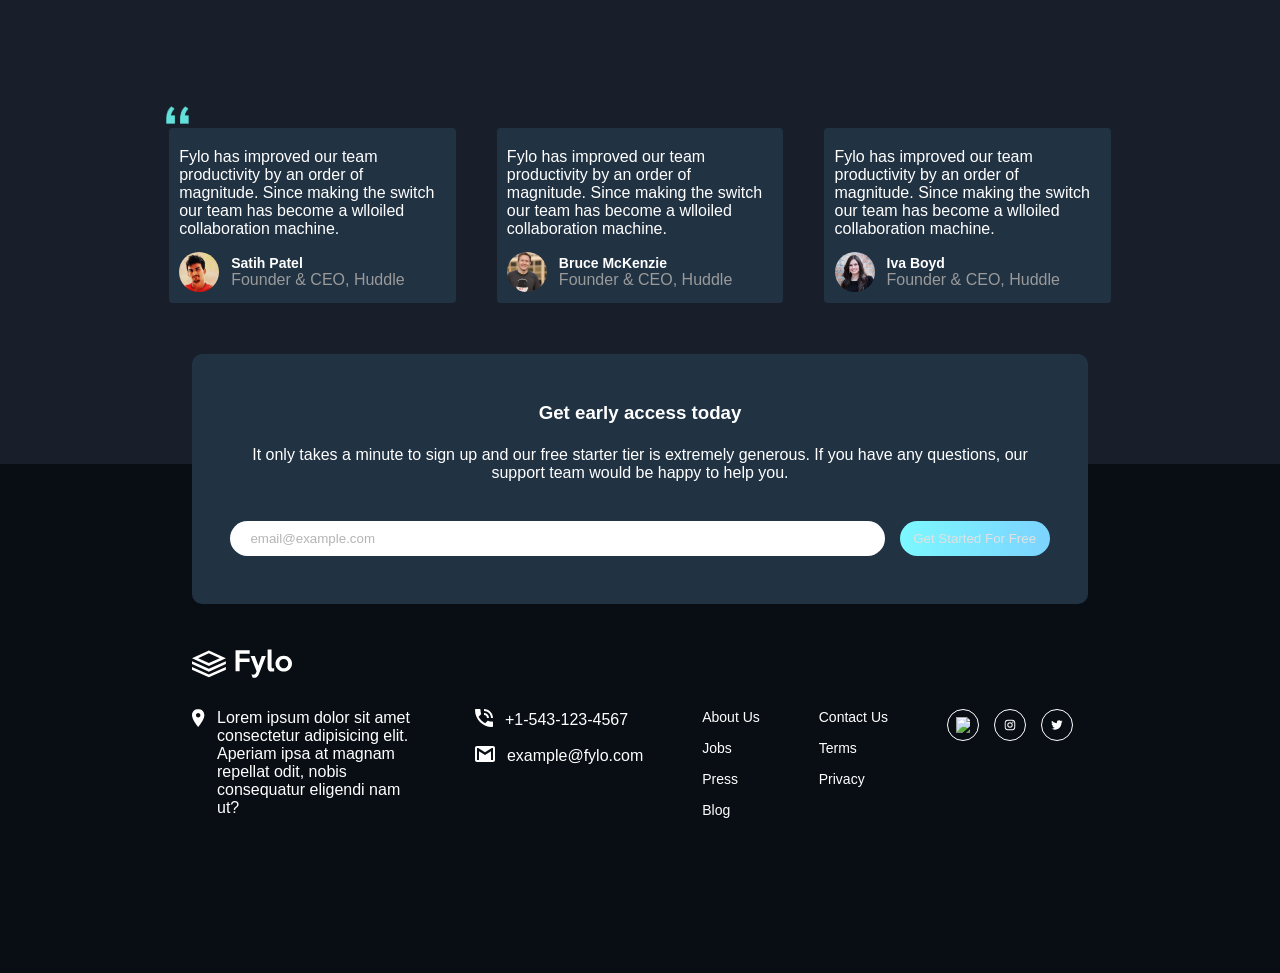
==== commit 0d9fbb24: "Colores ajustados, boton de enlace anyadido y tabulaciones corregidas" ====
--- a/UT3/Tareas/Practica1Flexbox/index.html
+++ b/UT3/Tareas/Practica1Flexbox/index.html
@@ -42,9 +42,9 @@
         </div>
 
         <div class="tarjeta_caracteristica">
-        <div class="imagen_caracteristica">
-            <img src="./images/icon-security.svg">
-        </div>
+            <div class="imagen_caracteristica">
+                <img src="./images/icon-security.svg">
+            </div>
             <h3>Security you can trust</h3>
             <p>2-factor authentication and user-controller encryption are just a couple of the security feaures we allow to help secure your files</p>
         </div>
@@ -61,12 +61,11 @@
             <div class="imagen_caracteristica">
                 <img src="./images/icon-access-anywhere.svg">
             </div>
-                <h3>Store any type of file</h3>
-                <p>Whether you're sharing photos or work documents, Fylo has you covered allowing for all file types to be securely sotred and shared.</p>
-            </div>
-        </div>    
-    </div>
-
+            <h3>Store any type of file</h3>
+            <p>Whether you're sharing photos or work documents, Fylo has you covered allowing for all file types to be securely sotred and shared.</p>
+        </div>
+
+    </div>
 
     <div class="div_description_1">
         <div class="div_description_1_intern">
@@ -76,7 +75,12 @@
             <div class="show_how_fylo_works">
                 <h2>Stay productive, wherever you are</h2>
                 <p>Securely share files and folders with friends, family and colleagues for live collaboration. No email attachments required</p>
-                <a class="light_blue_link">See how Fylo works</a>
+                <div class="enlace_flecha">
+                    <a class="light_blue_link">See how Fylo works</a>
+                    <div class="imagen_flecha">
+                        <img src="./images/icon-arrow.svg">
+                    </div>
+                </div>
             </div>
         </div>
     </div>
@@ -92,7 +96,6 @@
             <p>Fylo has improved our team productivity by an order of magnitude. Since making the switch our team has become a wlloiled collaboration machine.</p>
             <div class="tarjeta_usuario">
                 <div class="datos_usuario">
-
                     <div class="imagen_foto_perfil">
                         <img src="./images/profile-1.jpg">
                     </div>
@@ -101,7 +104,6 @@
                         <p class="cargo_usuario">Founder & CEO, Huddle</p>
                     </div>
                 </div>
-
             </div>
         </div>
 
@@ -110,7 +112,6 @@
             <p>Fylo has improved our team productivity by an order of magnitude. Since making the switch our team has become a wlloiled collaboration machine.</p>
             <div class="tarjeta_usuario">
                 <div class="datos_usuario">
-
                     <div class="imagen_foto_perfil">
                         <img src="./images/profile-2.jpg">
                     </div>
@@ -119,7 +120,6 @@
                         <p class="cargo_usuario">Founder & CEO, Huddle</p>
                     </div>
                 </div>
-
             </div>
         </div>
 
@@ -128,22 +128,19 @@
             <p>Fylo has improved our team productivity by an order of magnitude. Since making the switch our team has become a wlloiled collaboration machine.</p>
             <div class="tarjeta_usuario">
                 <div class="datos_usuario">
-
                     <div class="imagen_foto_perfil">
                         <img src="./images/profile-3.jpg">
                     </div>
                     <div class="texto_usuario">
-
                         <h3>Iva Boyd</h3>
                         <p class="cargo_usuario">Founder & CEO, Huddle</p>
                     </div>
-
-                </div>
-
-            </div>
-        </div>
-
-    </div>
+                </div>
+            </div>
+        </div>
+
+    </div>
+
     <div class="get_started_container_father">
         <div class="get_started_container">
             <h3>Get early access today</h3>
@@ -153,68 +150,68 @@
                 <input type="text" value="email@example.com">
                 <button class="button_started_for_free">Get Started For Free</button>
             </div>
-
-        </div>
-    </div>
-
-<footer>
-    <div class="footer_container">
-
-        <div class="imagen_logo_footer">
-            <img src="./images/logo.svg">
-        </div>
-        <div class="footer_contenido">
-
-            <!--DIRECCION-->
-            <div class="footer_direccion">
-                <div class="imagen_icono_footer">
-                    <img src="./images/icon-location.svg">
-                </div>
-                <p>Lorem ipsum dolor sit amet consectetur adipisicing elit. Aperiam ipsa at magnam repellat odit, nobis consequatur eligendi nam ut?</p>
-            </div>
-
-            <!--CONTACTO-->
-            <div class="footer_contacto">
-                <div class="footer_dato">
+        </div>
+    </div>
+
+    <footer>
+        <div class="footer_container">
+
+            <div class="imagen_logo_footer">
+                <img src="./images/logo.svg">
+            </div>
+
+            <div class="footer_contenido">
+
+                <!--DIRECCION-->
+                <div class="footer_direccion">
                     <div class="imagen_icono_footer">
-                        <img src="./images/icon-phone.svg">
-                    </div>
-                    <p>+1-543-123-4567</p>
-                </div>
-
-                <div class="footer_dato">
-                    <div class="imagen_icono_footer">
-                        <img src="./images/icon-email.svg">
-                    </div>
-                    <p>example@fylo.com</p>
-                </div>
-            </div>
-
-            <!--ENLACES 1-->
-            <div class="footer_enlaces">
-                <a href="#">About Us</a>
-                <a href="#">Jobs</a>
-                <a href="#">Press</a>
-                <a href="#">Blog</a>
-            </div>
-
-            <!--ENLACES 2-->
-            <div class="footer_enlaces">
-                <a href="#">Contact Us</a>
-                <a href="#">Terms</a>
-                <a href="#">Privacy</a>
-            </div>
-
-            <!--REDES SOCIALES-->
-            <div class="footer_redes">
-                <a href="#"><img src="./images/twitter.svg"></a>
-                <a href="#"><img src="./images/twitter.svg"></a>
-                <a href="#"><img src="./images/twitter.svg"></a>
-            </div>
-
-        </div>
-    </div>
-</footer>
+                        <img src="./images/icon-location.svg">
+                    </div>
+                    <p>Lorem ipsum dolor sit amet consectetur adipisicing elit. Aperiam ipsa at magnam repellat odit, nobis consequatur eligendi nam ut?</p>
+                </div>
+
+                <!--CONTACTO-->
+                <div class="footer_contacto">
+                    <div class="footer_dato">
+                        <div class="imagen_icono_footer">
+                            <img src="./images/icon-phone.svg">
+                        </div>
+                        <p>+1-543-123-4567</p>
+                    </div>
+
+                    <div class="footer_dato">
+                        <div class="imagen_icono_footer">
+                            <img src="./images/icon-email.svg">
+                        </div>
+                        <p>example@fylo.com</p>
+                    </div>
+                </div>
+
+                <!--ENLACES 1-->
+                <div class="footer_enlaces">
+                    <a href="#">About Us</a>
+                    <a href="#">Jobs</a>
+                    <a href="#">Press</a>
+                    <a href="#">Blog</a>
+                </div>
+
+                <!--ENLACES 2-->
+                <div class="footer_enlaces">
+                    <a href="#">Contact Us</a>
+                    <a href="#">Terms</a>
+                    <a href="#">Privacy</a>
+                </div>
+
+                <!--REDES SOCIALES-->
+                <div class="footer_redes">
+                    <a href="#"><img src="./images/facebook.svg"></a>
+                    <a href="#"><img src="./images/instagram.svg"></a>
+                    <a href="#"><img src="./images/twitter.svg"></a>
+                </div>
+
+            </div>
+        </div>
+    </footer>
 
 </body>
 </html>
--- a/UT3/Tareas/Practica1Flexbox/styles.css
+++ b/UT3/Tareas/Practica1Flexbox/styles.css
@@ -4,25 +4,31 @@
 }
 
 body {
-    background-color: rgb(32, 44, 56);
+    background-color: #181F2B;
+    background-image: url("./images/bg-curvy-desktop.svg"), linear-gradient(#1C2431, #1C2431);
+    background-repeat: no-repeat;
+    background-size: 100% auto, 100% 45vw;
+    background-position: center 15vw, top center;
     font-family: "Open Sans", sans-serif;
+    min-width: 320px;
 }
 
 p {
     color: white;
-    font-size: 14px;
+    font-size: 16px;
 }
 
 button {
     border: none;
 }
 
+/* HEADER */
+
 header {
     display: flex;
     justify-content: space-between;
     align-items: center;
     padding: 40px 10%;
-    background-color: rgb(39, 58, 78);
 }
 
 .imagen_logo_header img {
@@ -37,6 +43,8 @@
     font-size: 14px;
 }
 
+/* CENTRAL */
+
 .div_central {
     margin: auto;
     display: flex;
@@ -59,11 +67,12 @@
     display: flex;
     justify-content: center;
     align-items: center;
+    margin-top: 5%;
 }
 
 .imagen_carpeta_personas_papeles img {
-    width: 30%;
-    height: 30%;
+    width: 50%;
+    height: 50%;
 }
 
 .boton_degradado {
@@ -92,6 +101,7 @@
     flex-grow: 0;
     flex-shrink: 0;
     flex-basis: 50%;
+    min-width: 260px;
     padding: 30px;
     display: flex;
     flex-direction: column;
@@ -111,6 +121,7 @@
 
 .div_description_1_intern {
     display: flex;
+    flex-wrap: wrap;
     align-items: center;
 }
 
@@ -125,19 +136,40 @@
     height: auto;
 }
 
+.show_how_fylo_works {
+    flex: 1;
+    min-width: 260px;
+}
+
+.show_how_fylo_works p {
+    margin-top: 4%;
+    margin-bottom: 4%;
+}
+
+.show_how_fylo_works h2 {
+    text-align: left;
+}
+
 .light_blue_link {
     font-size: 14px;
     color: aqua;
-    text-decoration: underline;
-}
-
-.show_how_fylo_works p {
-    margin-top: 4%;
-    margin-bottom: 4%;
-}
-
-.show_how_fylo_works h2 {
-    text-align: left;
+}
+
+.enlace_flecha {
+    display: flex;
+    align-items: center;
+    width: fit-content;
+    border-bottom: 1px solid aqua;
+    padding-bottom: 4px;
+}
+
+.imagen_flecha {
+    margin-left: 10px;
+}
+
+.imagen_flecha img {
+    width: 16px;
+    display: block;
 }
 
 /* RESENYAS */
@@ -150,16 +182,25 @@
     margin: 0 10%;
 }
 
-.comillas_resenya{
-    margin-left: 15%;
+.comillas_resenya {
+    margin-top: 10%;
+    margin-left: 13%;
+}
+
+.comillas_resenya img {
+    width: 2%;
+    height: 2%;
+    min-width: 20px;
 }
 
 .tarjeta_resenya {
-    background-color: rgb(63, 88, 113);
+    background-color: rgb(33, 50, 67);
     border-radius: 4px;
     flex-basis: 28%;
+    min-width: 240px;
+    min-height: 175px;
     padding: 1%;
-    min-height: 175px;
+    padding-top: 2%;
 }
 
 .tarjeta_resenya h3 {
@@ -171,6 +212,12 @@
     display: flex;
     flex-flow: row;
     align-items: center;
+}
+
+.texto_usuario {
+    display: flex;
+    flex-flow: column nowrap;
+    justify-content: space-between;
 }
 
 .texto_usuario h3 {
@@ -191,16 +238,23 @@
 
 /* GET EARLY ACCESS */
 
+.get_started_container_father {
+    position: relative;
+    width: 100%;
+    margin-bottom: -140px;
+}
+
 .get_started_container {
     border-radius: 10px;
     margin: 4% auto 0;
     padding: 2% 3%;
     width: 70%;
-    background-color: rgb(63, 88, 113);
-    display: flex;
-    justify-content: center;
+    background-color: rgb(33, 50, 67);
+    display: flex;
     flex-flow: column nowrap;
     text-align: center;
+    justify-content: space-evenly;
+    min-height: 250px;
 }
 
 .search_bar {
@@ -211,6 +265,7 @@
 
 .search_bar input {
     flex: 1;
+    min-width: 120px;
     height: 35px;
     border: none;
     border-radius: 100px;
@@ -230,9 +285,9 @@
 /* FOOTER */
 
 .footer_container {
-    background-color: rgb(20, 30, 40);
-    margin-top: 10%;
-    padding: 4% 10%;
+    background-color: rgb(9, 14, 21);
+    margin-top: 0;
+    padding: 140px 15%;
 }
 
 .imagen_logo_footer img {
@@ -242,6 +297,7 @@
 
 .footer_contenido {
     display: flex;
+    flex-wrap: wrap;
     justify-content: space-between;
     align-items: flex-start;
     margin-top: 3%;
@@ -252,6 +308,7 @@
     flex-flow: row nowrap;
     align-items: flex-start;
     flex-basis: 25%;
+    min-width: 220px;
 }
 
 .imagen_icono_footer {
@@ -299,9 +356,4 @@
 
 .footer_redes img {
     width: 14px;
-}
-
-.get_started_container_father{
-    position: absolute;
-    width: 100%
 }
